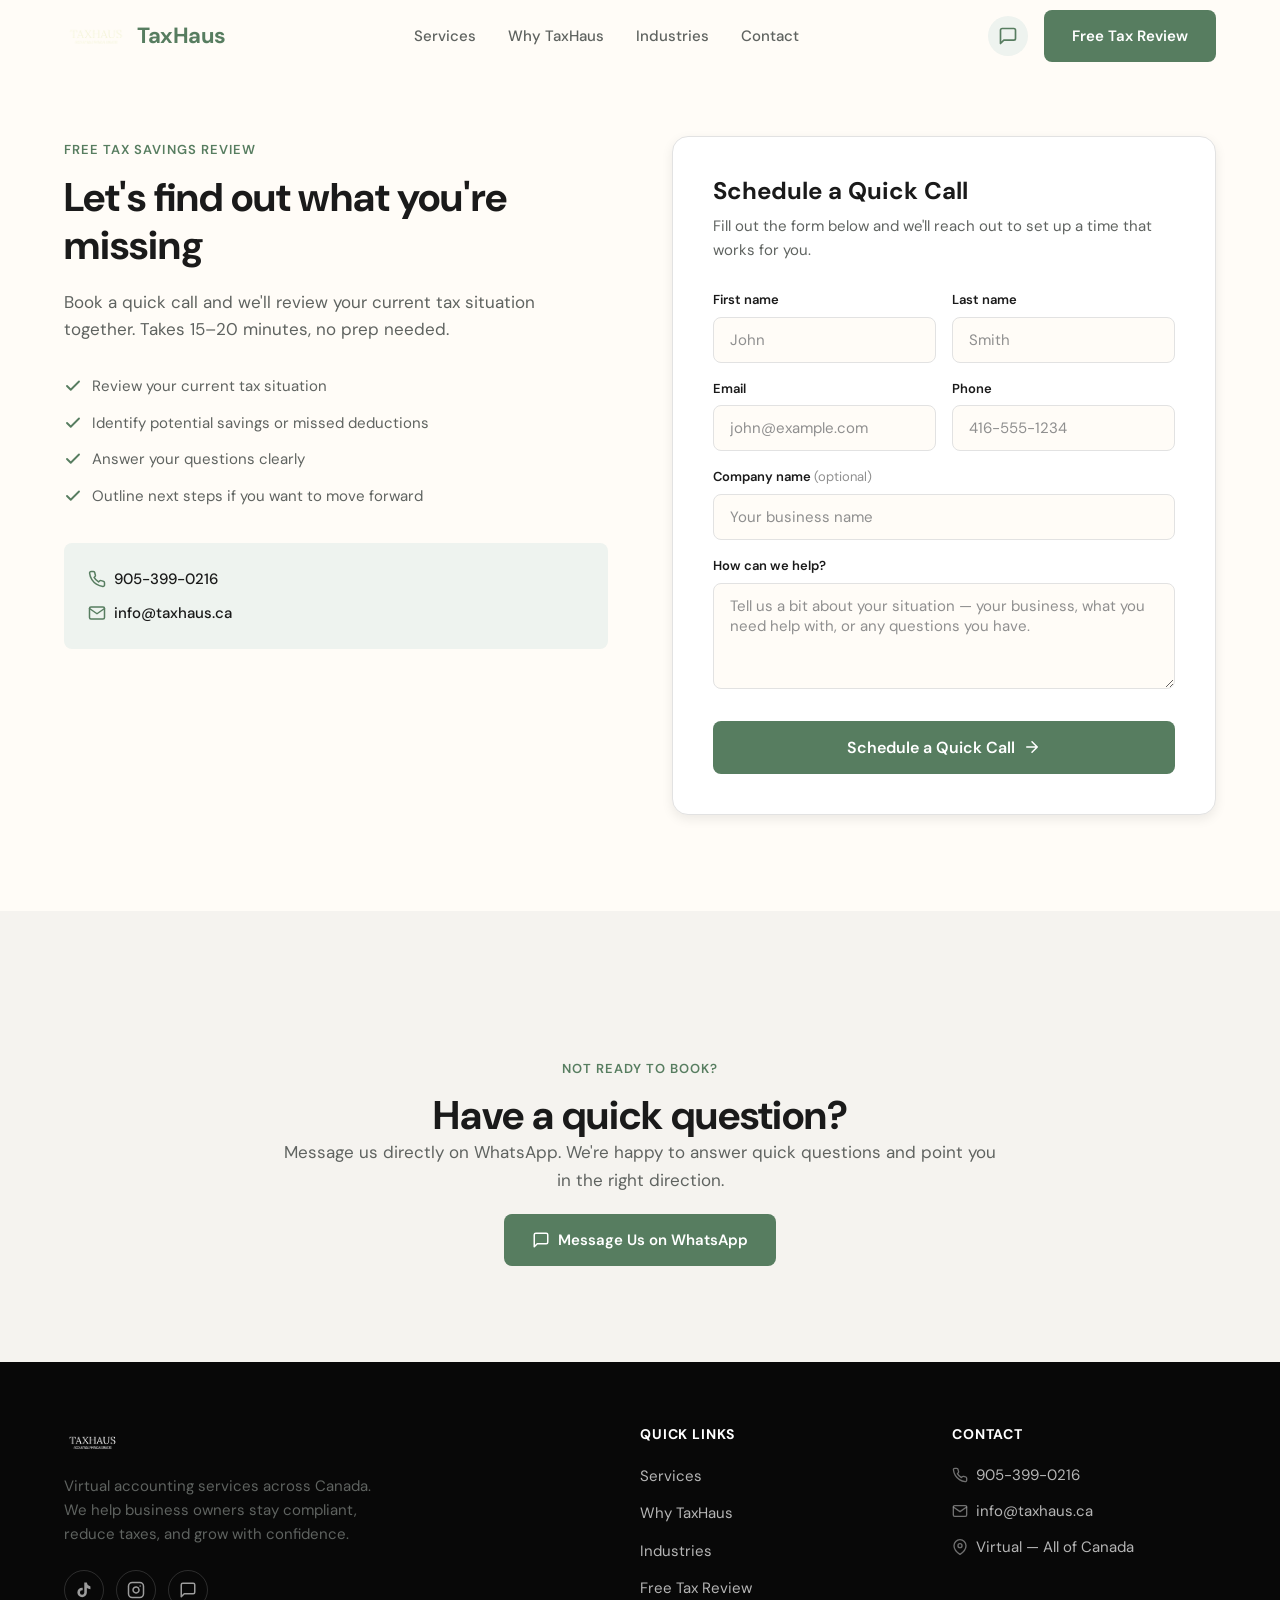
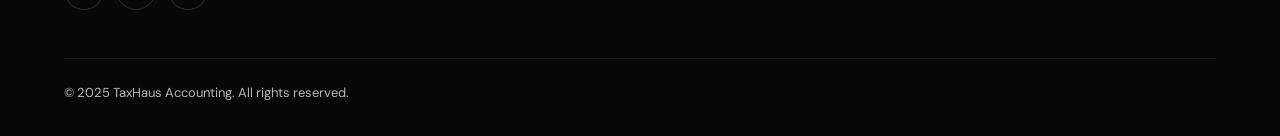
==== contact.html @ 6e2d77a0 "update" ====
<!DOCTYPE html>
<html lang="en">
<head>
  <meta charset="UTF-8">
  <meta name="viewport" content="width=device-width, initial-scale=1.0">
  <title>Get a Free Tax Savings Review | TaxHaus Accounting</title>
  <meta name="description" content="Book a free 15-minute tax savings review with TaxHaus. We'll identify missed deductions, potential savings, and red flags in your current tax situation. No pressure, no obligation.">
  <meta name="keywords" content="free tax review, tax savings, CPA consultation, Canadian accountant, TaxHaus contact">
  <meta name="author" content="TaxHaus Accounting">
  <link rel="canonical" href="https://www.taxhaus.ca/contact">

  <!-- Open Graph -->
  <meta property="og:type" content="website">
  <meta property="og:title" content="Get a Free Tax Savings Review | TaxHaus Accounting">
  <meta property="og:description" content="Book a free 15-minute call. We'll review your tax situation and show you where you can save.">
  <meta property="og:url" content="https://www.taxhaus.ca/contact">
  <meta property="og:site_name" content="TaxHaus Accounting">
  <meta property="og:locale" content="en_CA">

  <!-- Fonts -->
  <link rel="preconnect" href="https://fonts.googleapis.com">
  <link rel="preconnect" href="https://fonts.gstatic.com" crossorigin>
  <link href="https://fonts.googleapis.com/css2?family=DM+Sans:ital,opsz,wght@0,9..40,400;0,9..40,500;0,9..40,600;0,9..40,700;1,9..40,400&display=swap" rel="stylesheet">

  <link rel="stylesheet" href="styles.css">
</head>
<body>

  <!-- ========== Navigation ========== -->
  <nav class="nav" id="nav" role="navigation" aria-label="Main navigation">
    <div class="container nav__inner">
      <a href="/" class="nav__logo" aria-label="TaxHaus home">
        <img src="assets/logo.png" alt="" width="140" height="40" onerror="this.style.display='none'">
        <span class="nav__logo-text">TaxHaus</span>
      </a>

      <ul class="nav__links" role="list">
        <li><a href="index.html#services">Services</a></li>
        <li><a href="index.html#why">Why TaxHaus</a></li>
        <li><a href="index.html#industries">Industries</a></li>
        <li><a href="contact.html">Contact</a></li>
      </ul>

      <div class="nav__actions">
        <a href="https://wa.me/19053990216" class="nav__whatsapp" aria-label="Message us" target="_blank" rel="noopener noreferrer">
          <svg viewBox="0 0 24 24" fill="none" stroke="currentColor" stroke-width="2" stroke-linecap="round" stroke-linejoin="round"><path d="M21 15a2 2 0 01-2 2H7l-4 4V5a2 2 0 012-2h14a2 2 0 012 2z"/></svg>
        </a>
        <a href="contact.html" class="btn btn-primary">Free Tax Review</a>
      </div>

      <button class="nav__toggle" id="navToggle" aria-label="Toggle menu" aria-expanded="false">
        <span></span>
        <span></span>
        <span></span>
      </button>
    </div>

    <!-- Mobile Menu -->
    <div class="nav__menu-mobile" id="mobileMenu" role="menu">
      <a href="index.html#services" role="menuitem">Services</a>
      <a href="index.html#why" role="menuitem">Why TaxHaus</a>
      <a href="index.html#industries" role="menuitem">Industries</a>
      <a href="contact.html" role="menuitem">Contact</a>
      <a href="contact.html" class="btn btn-primary" role="menuitem">Free Tax Review</a>
      <a href="https://wa.me/19053990216" class="btn btn-secondary" target="_blank" rel="noopener noreferrer" role="menuitem">
        <svg viewBox="0 0 24 24" width="16" height="16" fill="none" stroke="currentColor" stroke-width="2" stroke-linecap="round" stroke-linejoin="round"><path d="M21 15a2 2 0 01-2 2H7l-4 4V5a2 2 0 012-2h14a2 2 0 012 2z"/></svg>
        Message Us
      </a>
    </div>
  </nav>

  <!-- ========== Contact Hero ========== -->
  <section class="contact-hero section">
    <div class="container">
      <div class="contact-hero__inner">

        <!-- Left: Pitch -->
        <div class="contact-hero__content reveal">
          <span class="section-label">Free Tax Savings Review</span>
          <h1>Let's find out what you're missing</h1>
          <p>Book a quick call and we'll review your current tax situation together. Takes 15&ndash;20 minutes, no prep needed.</p>

          <ul class="contact__checklist" role="list">
            <li>
              <svg viewBox="0 0 24 24" fill="none" stroke="currentColor" stroke-width="2.5" stroke-linecap="round" stroke-linejoin="round"><polyline points="20 6 9 17 4 12"/></svg>
              Review your current tax situation
            </li>
            <li>
              <svg viewBox="0 0 24 24" fill="none" stroke="currentColor" stroke-width="2.5" stroke-linecap="round" stroke-linejoin="round"><polyline points="20 6 9 17 4 12"/></svg>
              Identify potential savings or missed deductions
            </li>
            <li>
              <svg viewBox="0 0 24 24" fill="none" stroke="currentColor" stroke-width="2.5" stroke-linecap="round" stroke-linejoin="round"><polyline points="20 6 9 17 4 12"/></svg>
              Answer your questions clearly
            </li>
            <li>
              <svg viewBox="0 0 24 24" fill="none" stroke="currentColor" stroke-width="2.5" stroke-linecap="round" stroke-linejoin="round"><polyline points="20 6 9 17 4 12"/></svg>
              Outline next steps if you want to move forward
            </li>
          </ul>

          <div class="contact__details">
            <div class="contact__details-item">
              <svg viewBox="0 0 24 24" fill="none" stroke="currentColor" stroke-width="2" stroke-linecap="round" stroke-linejoin="round"><path d="M22 16.92v3a2 2 0 01-2.18 2 19.79 19.79 0 01-8.63-3.07 19.5 19.5 0 01-6-6 19.79 19.79 0 01-3.07-8.67A2 2 0 014.11 2h3a2 2 0 012 1.72c.127.96.361 1.903.7 2.81a2 2 0 01-.45 2.11L8.09 9.91a16 16 0 006 6l1.27-1.27a2 2 0 012.11-.45c.907.339 1.85.573 2.81.7A2 2 0 0122 16.92z"/></svg>
              <a href="tel:9053990216">905-399-0216</a>
            </div>
            <div class="contact__details-item">
              <svg viewBox="0 0 24 24" fill="none" stroke="currentColor" stroke-width="2" stroke-linecap="round" stroke-linejoin="round"><path d="M4 4h16c1.1 0 2 .9 2 2v12c0 1.1-.9 2-2 2H4c-1.1 0-2-.9-2-2V6c0-1.1.9-2 2-2z"/><polyline points="22,6 12,13 2,6"/></svg>
              <a href="mailto:info@taxhaus.ca">info@taxhaus.ca</a>
            </div>
          </div>
        </div>

        <!-- Right: Form -->
        <div class="reveal reveal-delay-1">
          <form class="contact-form" id="contactForm" action="https://api.web3forms.com/submit" method="POST">
            <input type="hidden" name="access_key" value="YOUR_WEB3FORMS_KEY">
            <input type="hidden" name="subject" content="New TaxHaus inquiry">
            <input type="hidden" name="from_name" value="TaxHaus Website">
            <!-- Honeypot spam prevention -->
            <input type="checkbox" name="botcheck" class="sr-only" tabindex="-1" autocomplete="off">

            <h3>Schedule a Quick Call</h3>
            <p>Fill out the form below and we'll reach out to set up a time that works for you.</p>

            <div class="form__row">
              <div class="form__group">
                <label for="firstName">First name</label>
                <input type="text" id="firstName" name="first_name" placeholder="John" required autocomplete="given-name">
              </div>
              <div class="form__group">
                <label for="lastName">Last name</label>
                <input type="text" id="lastName" name="last_name" placeholder="Smith" required autocomplete="family-name">
              </div>
            </div>

            <div class="form__row">
              <div class="form__group">
                <label for="email">Email</label>
                <input type="email" id="email" name="email" placeholder="john@example.com" required autocomplete="email">
              </div>
              <div class="form__group">
                <label for="phone">Phone</label>
                <input type="tel" id="phone" name="phone" placeholder="416-555-1234" required autocomplete="tel">
              </div>
            </div>

            <div class="form__group">
              <label for="company">Company name <span class="optional">(optional)</span></label>
              <input type="text" id="company" name="company" placeholder="Your business name" autocomplete="organization">
            </div>

            <div class="form__group">
              <label for="message">How can we help?</label>
              <textarea id="message" name="message" rows="4" placeholder="Tell us a bit about your situation — your business, what you need help with, or any questions you have."></textarea>
            </div>

            <button type="submit" class="btn btn-primary form__submit" id="submitBtn">
              Schedule a Quick Call
              <svg viewBox="0 0 24 24" fill="none" stroke="currentColor" stroke-width="2" stroke-linecap="round" stroke-linejoin="round"><path d="M5 12h14M12 5l7 7-7 7"/></svg>
            </button>
          </form>

          <!-- Success State -->
          <div class="form__success" id="formSuccess">
            <svg viewBox="0 0 24 24" fill="none" stroke="currentColor" stroke-width="2" stroke-linecap="round" stroke-linejoin="round"><path d="M22 11.08V12a10 10 0 11-5.93-9.14"/><polyline points="22 4 12 14.01 9 11.01"/></svg>
            <h3>We received your request</h3>
            <p>We'll be in touch within one business day to schedule your free tax savings review. Keep an eye on your inbox.</p>
          </div>
        </div>

      </div>
    </div>
  </section>

  <!-- ========== WhatsApp Alternative ========== -->
  <section class="section section--gray">
    <div class="container">
      <div class="contact-whatsapp reveal">
        <span class="section-label">Not Ready to Book?</span>
        <h2>Have a quick question?</h2>
        <p>Message us directly on WhatsApp. We're happy to answer quick questions and point you in the right direction.</p>
        <a href="https://wa.me/19053990216" class="btn btn-primary" target="_blank" rel="noopener noreferrer">
          <svg viewBox="0 0 24 24" width="18" height="18" fill="none" stroke="currentColor" stroke-width="2" stroke-linecap="round" stroke-linejoin="round"><path d="M21 15a2 2 0 01-2 2H7l-4 4V5a2 2 0 012-2h14a2 2 0 012 2z"/></svg>
          Message Us on WhatsApp
        </a>
      </div>
    </div>
  </section>

  <!-- ========== Footer ========== -->
  <footer class="footer" role="contentinfo">
    <div class="container">
      <div class="footer__inner">
        <div class="footer__brand">
          <div class="footer__logo">
            <img src="assets/logo.png" alt="TaxHaus" width="120" height="34">
          </div>
          <p class="footer__tagline">Virtual accounting services across Canada. We help business owners stay compliant, reduce taxes, and grow with confidence.</p>
          <div class="footer__socials">
            <a href="https://www.tiktok.com/@taxhausaccounting" target="_blank" rel="noopener noreferrer" aria-label="TikTok">
              <svg viewBox="0 0 24 24" fill="currentColor"><path d="M19.59 6.69a4.83 4.83 0 01-3.77-4.25V2h-3.45v13.67a2.89 2.89 0 01-2.88 2.5 2.89 2.89 0 01-2.89-2.89 2.89 2.89 0 012.89-2.89c.28 0 .54.04.79.1v-3.5a6.37 6.37 0 00-.79-.05A6.34 6.34 0 003.15 15.2a6.34 6.34 0 006.34 6.34 6.34 6.34 0 006.34-6.34V9.37a8.16 8.16 0 004.76 1.52V7.43a4.85 4.85 0 01-1-.74z"/></svg>
            </a>
            <a href="https://www.instagram.com/taxhaus_accounting/" target="_blank" rel="noopener noreferrer" aria-label="Instagram">
              <svg viewBox="0 0 24 24" fill="none" stroke="currentColor" stroke-width="2" stroke-linecap="round" stroke-linejoin="round"><rect x="2" y="2" width="20" height="20" rx="5"/><path d="M16 11.37A4 4 0 1112.63 8 4 4 0 0116 11.37z"/><line x1="17.5" y1="6.5" x2="17.51" y2="6.5"/></svg>
            </a>
            <a href="https://wa.me/19053990216" target="_blank" rel="noopener noreferrer" aria-label="Message us">
              <svg viewBox="0 0 24 24" fill="none" stroke="currentColor" stroke-width="2" stroke-linecap="round" stroke-linejoin="round"><path d="M21 15a2 2 0 01-2 2H7l-4 4V5a2 2 0 012-2h14a2 2 0 012 2z"/></svg>
            </a>
          </div>
        </div>

        <div>
          <h4>Quick Links</h4>
          <ul class="footer__links" role="list">
            <li><a href="index.html#services">Services</a></li>
            <li><a href="index.html#why">Why TaxHaus</a></li>
            <li><a href="index.html#industries">Industries</a></li>
            <li><a href="contact.html">Free Tax Review</a></li>
          </ul>
        </div>

        <div>
          <h4>Contact</h4>
          <ul class="footer__links" role="list">
            <li>
              <span class="footer__contact-item">
                <svg viewBox="0 0 24 24" fill="none" stroke="currentColor" stroke-width="2" stroke-linecap="round" stroke-linejoin="round"><path d="M22 16.92v3a2 2 0 01-2.18 2 19.79 19.79 0 01-8.63-3.07 19.5 19.5 0 01-6-6 19.79 19.79 0 01-3.07-8.67A2 2 0 014.11 2h3a2 2 0 012 1.72c.127.96.361 1.903.7 2.81a2 2 0 01-.45 2.11L8.09 9.91a16 16 0 006 6l1.27-1.27a2 2 0 012.11-.45c.907.339 1.85.573 2.81.7A2 2 0 0122 16.92z"/></svg>
                <a href="tel:9053990216">905-399-0216</a>
              </span>
            </li>
            <li>
              <span class="footer__contact-item">
                <svg viewBox="0 0 24 24" fill="none" stroke="currentColor" stroke-width="2" stroke-linecap="round" stroke-linejoin="round"><path d="M4 4h16c1.1 0 2 .9 2 2v12c0 1.1-.9 2-2 2H4c-1.1 0-2-.9-2-2V6c0-1.1.9-2 2-2z"/><polyline points="22,6 12,13 2,6"/></svg>
                <a href="mailto:info@taxhaus.ca">info@taxhaus.ca</a>
              </span>
            </li>
            <li>
              <span class="footer__contact-item">
                <svg viewBox="0 0 24 24" fill="none" stroke="currentColor" stroke-width="2" stroke-linecap="round" stroke-linejoin="round"><path d="M21 10c0 7-9 13-9 13s-9-6-9-13a9 9 0 0118 0z"/><circle cx="12" cy="10" r="3"/></svg>
                Virtual &mdash; All of Canada
              </span>
            </li>
          </ul>
        </div>
      </div>

      <div class="footer__bottom">
        <span>&copy; 2025 TaxHaus Accounting. All rights reserved.</span>
      </div>
    </div>
  </footer>

  <script src="main.js"></script>
</body>
</html>
---- styles.css ----
/* ============================================
   TaxHaus — Styles
   ============================================ */

/* --- Reset & Base --- */
*, *::before, *::after {
  margin: 0;
  padding: 0;
  box-sizing: border-box;
}

:root {
  --green: #577D60;
  --green-dark: #3E5C45;
  --green-light: #8FA895;
  --green-subtle: #EEF3EF;
  --black: #080808;
  --text: #1A1A1A;
  --text-secondary: #5f6360;
  --white: #FFFCF7;
  --white-pure: #ffffff;
  --gray-light: #F5F3EF;
  --gray: #E2E2E2;
  --gray-dark: #8F8F8F;
  --gold: #C4A35A;

  --font: 'DM Sans', -apple-system, BlinkMacSystemFont, 'Segoe UI', sans-serif;
  --max-width: 1200px;
  --nav-height: 72px;
  --radius: 8px;
  --radius-lg: 16px;
  --shadow: 0 1px 3px rgba(0,0,0,0.06), 0 1px 2px rgba(0,0,0,0.04);
  --shadow-md: 0 4px 12px rgba(0,0,0,0.08);
  --shadow-lg: 0 12px 40px rgba(0,0,0,0.1);
  --transition: 0.25s ease;
}

html {
  scroll-behavior: smooth;
  scroll-padding-top: var(--nav-height);
}

body {
  font-family: var(--font);
  font-size: 16px;
  line-height: 1.6;
  color: var(--text);
  background: var(--white);
  -webkit-font-smoothing: antialiased;
  -moz-osx-font-smoothing: grayscale;
}

img {
  max-width: 100%;
  height: auto;
  display: block;
}

a {
  color: inherit;
  text-decoration: none;
}

ul {
  list-style: none;
}

h1, h2, h3, h4, h5, h6 {
  line-height: 1.2;
  font-weight: 700;
  color: var(--text);
}

h1 { font-size: clamp(2.25rem, 5vw, 3.5rem); }
h2 { font-size: clamp(1.75rem, 3.5vw, 2.5rem); }
h3 { font-size: clamp(1.25rem, 2.5vw, 1.5rem); }
h4 { font-size: 1.125rem; }

p {
  color: var(--text-secondary);
  max-width: 60ch;
}

/* --- Utility --- */
.container {
  width: 100%;
  max-width: var(--max-width);
  margin: 0 auto;
  padding: 0 24px;
}

.sr-only {
  position: absolute;
  width: 1px;
  height: 1px;
  overflow: hidden;
  clip: rect(0,0,0,0);
  white-space: nowrap;
  border: 0;
}

/* --- Buttons --- */
.btn {
  display: inline-flex;
  align-items: center;
  gap: 8px;
  padding: 14px 28px;
  border-radius: var(--radius);
  font-family: var(--font);
  font-size: 0.9375rem;
  font-weight: 600;
  cursor: pointer;
  border: none;
  transition: all var(--transition);
  white-space: nowrap;
}

.btn-primary {
  background: var(--green);
  color: var(--white-pure);
}

.btn-primary:hover {
  background: var(--green-dark);
  transform: translateY(-1px);
  box-shadow: var(--shadow-md);
}

.btn-secondary {
  background: transparent;
  color: var(--green);
  border: 1.5px solid var(--green);
}

.btn-secondary:hover {
  background: var(--green-subtle);
  transform: translateY(-1px);
}

.btn-white {
  background: var(--white-pure);
  color: var(--green);
}

.btn-white:hover {
  background: var(--gray-light);
  transform: translateY(-1px);
  box-shadow: var(--shadow-md);
}

.btn svg,
.btn i {
  width: 18px;
  height: 18px;
  flex-shrink: 0;
}

/* --- Section Spacing --- */
.section {
  padding: 96px 0;
}

.section--gray {
  background: var(--gray-light);
}

.section--green {
  background: var(--green);
  color: var(--white-pure);
}

.section--green h2,
.section--green h3,
.section--green p {
  color: var(--white-pure);
}

.section--green p {
  opacity: 0.9;
}

.section-label {
  display: inline-block;
  font-size: 0.8125rem;
  font-weight: 600;
  letter-spacing: 0.08em;
  text-transform: uppercase;
  color: var(--green);
  margin-bottom: 12px;
}

.section--green .section-label {
  color: var(--green-light);
}

.section-header {
  max-width: 640px;
  margin-bottom: 56px;
}

.section-header p {
  margin-top: 16px;
  font-size: 1.0625rem;
}

.section-header--center {
  text-align: center;
  margin-left: auto;
  margin-right: auto;
}

/* ============================================
   Navigation
   ============================================ */
.nav {
  position: fixed;
  top: 0;
  left: 0;
  right: 0;
  height: var(--nav-height);
  background: rgba(255, 252, 247, 0.95);
  backdrop-filter: blur(12px);
  -webkit-backdrop-filter: blur(12px);
  border-bottom: 1px solid transparent;
  z-index: 1000;
  transition: border-color var(--transition), box-shadow var(--transition);
}

.nav.scrolled {
  border-bottom-color: var(--gray);
  box-shadow: var(--shadow);
}

.nav__inner {
  display: flex;
  align-items: center;
  justify-content: space-between;
  height: 100%;
}

.nav__logo {
  display: flex;
  align-items: center;
  gap: 10px;
  font-size: 1.375rem;
  font-weight: 700;
  color: var(--green);
  text-decoration: none;
}

.nav__logo img {
  height: 36px;
  width: auto;
}

.nav__logo-text {
  font-size: 1.375rem;
  font-weight: 700;
  color: var(--green);
  letter-spacing: -0.02em;
}

.nav__links {
  display: flex;
  align-items: center;
  gap: 32px;
}

.nav__links a {
  font-size: 0.9375rem;
  font-weight: 500;
  color: var(--text-secondary);
  transition: color var(--transition);
}

.nav__links a:hover {
  color: var(--green);
}

.nav__actions {
  display: flex;
  align-items: center;
  gap: 16px;
}

.nav__whatsapp {
  display: flex;
  align-items: center;
  justify-content: center;
  width: 40px;
  height: 40px;
  border-radius: 50%;
  background: var(--green-subtle);
  color: var(--green);
  transition: transform var(--transition), box-shadow var(--transition), background var(--transition);
}

.nav__whatsapp:hover {
  transform: scale(1.08);
  background: var(--green);
  color: var(--white-pure);
  box-shadow: var(--shadow-md);
}

.nav__whatsapp svg {
  width: 20px;
  height: 20px;
}

/* Mobile Nav */
.nav__toggle {
  display: none;
  flex-direction: column;
  gap: 5px;
  background: none;
  border: none;
  cursor: pointer;
  padding: 4px;
}

.nav__menu-mobile {
  display: none;
}

.nav__toggle span {
  display: block;
  width: 24px;
  height: 2px;
  background: var(--text);
  border-radius: 2px;
  transition: all var(--transition);
}

.nav__toggle.active span:nth-child(1) {
  transform: rotate(45deg) translate(5px, 5px);
}

.nav__toggle.active span:nth-child(2) {
  opacity: 0;
}

.nav__toggle.active span:nth-child(3) {
  transform: rotate(-45deg) translate(5px, -5px);
}

/* ============================================
   Hero
   ============================================ */
.hero {
  padding-top: calc(var(--nav-height) + 80px);
  padding-bottom: 80px;
  min-height: 85vh;
  display: flex;
  align-items: center;
}

.hero__inner {
  display: grid;
  grid-template-columns: 1fr 1fr;
  gap: 64px;
  align-items: center;
}

.hero__content {
  max-width: 560px;
}

.hero h1 {
  margin-bottom: 20px;
  letter-spacing: -0.02em;
}

.hero h1 span {
  color: var(--green);
}

.hero__subtitle {
  font-size: 1.125rem;
  line-height: 1.7;
  margin-bottom: 36px;
  max-width: 48ch;
}

.hero__buttons {
  display: flex;
  gap: 16px;
  flex-wrap: wrap;
}

.hero__visual {
  position: relative;
  display: flex;
  align-items: center;
  justify-content: center;
}

/* Tax Report mockup */
.hero__report {
  background: var(--white-pure);
  border: 1px solid var(--gray);
  border-radius: var(--radius-lg);
  box-shadow: 0 20px 60px rgba(0,0,0,0.08), 0 4px 16px rgba(0,0,0,0.04);
  overflow: hidden;
  max-width: 380px;
  width: 100%;
  transform: rotate(2deg);
  transition: transform 0.4s ease;
}

.hero__report:hover {
  transform: rotate(0deg);
}

.hero__report-header {
  display: flex;
  align-items: center;
  gap: 6px;
  padding: 14px 24px;
  background: var(--green);
  color: var(--white-pure);
}

.hero__report-dot {
  width: 8px;
  height: 8px;
  border-radius: 50%;
  background: rgba(255,255,255,0.35);
}

.hero__report-title {
  margin-left: 8px;
  font-size: 0.8125rem;
  font-weight: 600;
  letter-spacing: 0.02em;
}

.hero__report-body {
  padding: 24px;
}

.hero__report-row {
  display: flex;
  justify-content: space-between;
  align-items: center;
  padding: 12px 0;
  border-bottom: 1px solid var(--gray);
  font-size: 0.875rem;
}

.hero__report-row span {
  color: var(--text-secondary);
}

.hero__report-row strong {
  font-weight: 600;
  color: var(--text);
}

.hero__report-highlight {
  color: var(--green) !important;
}

.hero__report-divider {
  height: 1px;
  background: var(--gray);
  margin: 8px 0;
}

.hero__report-check {
  display: flex;
  align-items: center;
  gap: 10px;
  font-size: 0.8125rem;
  font-weight: 500;
  color: var(--green);
  padding: 6px 0;
}

.hero__report-check svg {
  width: 16px;
  height: 16px;
  flex-shrink: 0;
}

.hero__report-row--animate {
  opacity: 0;
  animation: reportFadeIn 0.5s ease forwards;
}

@keyframes reportFadeIn {
  from { opacity: 0; transform: translateY(8px); }
  to { opacity: 1; transform: translateY(0); }
}

.hero__card strong {
  font-size: 0.875rem;
  font-weight: 600;
}

/* ============================================
   Problem / Solution
   ============================================ */
.problem {
  text-align: center;
}

.problem__grid {
  display: grid;
  grid-template-columns: 1fr auto 1fr;
  gap: 48px;
  align-items: center;
  margin-top: 56px;
}

.problem__card {
  padding: 40px 32px;
  border-radius: var(--radius-lg);
  text-align: left;
}

.problem__card h3 {
  margin-bottom: 16px;
}

.problem__card p {
  font-size: 1rem;
  line-height: 1.7;
}

.problem__card--issue {
  background: #FDF6F0;
  border: 1px solid #EDDED2;
}

.problem__card--issue h3 {
  color: #8B6914;
}

.problem__card--solution {
  background: var(--green-subtle);
  border: 1px solid #C6DCC9;
}

.problem__card--solution h3 {
  color: var(--green);
}

.problem__arrow {
  color: var(--gray-dark);
}

.problem__arrow svg {
  width: 32px;
  height: 32px;
}

/* ============================================
   Services / Industries
   ============================================ */
.industries__grid {
  display: grid;
  grid-template-columns: repeat(2, 1fr);
  gap: 20px;
}

.industry-card {
  background: var(--white-pure);
  border: 1px solid var(--gray);
  border-radius: var(--radius-lg);
  padding: 32px;
  cursor: pointer;
  transition: all var(--transition);
  position: relative;
  overflow: hidden;
}

.industry-card:hover {
  border-color: var(--green-light);
  box-shadow: var(--shadow-md);
}

.industry-card.active {
  border-color: var(--green);
  box-shadow: var(--shadow-md);
}

.industry-card__header {
  display: flex;
  align-items: flex-start;
  justify-content: space-between;
  gap: 16px;
}

.industry-card__icon {
  width: 48px;
  height: 48px;
  border-radius: var(--radius);
  background: var(--green-subtle);
  color: var(--green);
  display: flex;
  align-items: center;
  justify-content: center;
  flex-shrink: 0;
}

.industry-card__icon svg {
  width: 24px;
  height: 24px;
}

.industry-card__toggle {
  width: 28px;
  height: 28px;
  border-radius: 50%;
  background: var(--gray-light);
  display: flex;
  align-items: center;
  justify-content: center;
  transition: all var(--transition);
  flex-shrink: 0;
  margin-top: 4px;
}

.industry-card.active .industry-card__toggle {
  background: var(--green);
  color: var(--white-pure);
  transform: rotate(45deg);
}

.industry-card__toggle svg {
  width: 14px;
  height: 14px;
}

.industry-card__title {
  margin-top: 16px;
  font-size: 1.125rem;
  font-weight: 600;
}

.industry-card__subtitle {
  margin-top: 6px;
  font-size: 0.875rem;
  color: var(--text-secondary);
}

.industry-card__body {
  max-height: 0;
  overflow: hidden;
  transition: max-height 0.4s ease, margin-top 0.3s ease;
}

.industry-card.active .industry-card__body {
  max-height: 600px;
  margin-top: 20px;
}

.industry-card__description {
  font-size: 0.9375rem;
  line-height: 1.7;
  color: var(--text-secondary);
  margin-bottom: 16px;
  padding-top: 20px;
  border-top: 1px solid var(--gray);
}

.industry-card__services {
  display: grid;
  grid-template-columns: 1fr;
  gap: 8px;
}

.industry-card__services li {
  display: flex;
  align-items: flex-start;
  gap: 8px;
  font-size: 0.875rem;
  color: var(--text-secondary);
  line-height: 1.5;
}

.industry-card__services li svg {
  width: 16px;
  height: 16px;
  color: var(--green);
  flex-shrink: 0;
  margin-top: 3px;
}

/* ============================================
   Why TaxHaus
   ============================================ */
.why__grid {
  display: grid;
  grid-template-columns: repeat(2, 1fr);
  gap: 24px;
}

.why-card {
  padding: 36px 32px;
  border-radius: var(--radius-lg);
  background: var(--white-pure);
  border: 1px solid var(--gray);
  transition: all var(--transition);
}

.why-card:hover {
  border-color: var(--green-light);
  box-shadow: var(--shadow-md);
  transform: translateY(-2px);
}

.why-card__icon {
  width: 44px;
  height: 44px;
  border-radius: var(--radius);
  background: var(--green-subtle);
  color: var(--green);
  display: flex;
  align-items: center;
  justify-content: center;
  margin-bottom: 20px;
}

.why-card__icon svg {
  width: 22px;
  height: 22px;
}

.why-card h3 {
  margin-bottom: 10px;
  font-size: 1.0625rem;
}

.why-card p {
  font-size: 0.9375rem;
  line-height: 1.7;
}

/* ============================================
   Testimonials
   ============================================ */
.testimonial-card {
  max-width: 680px;
  margin: 0 auto;
  background: var(--white-pure);
  border-radius: var(--radius-lg);
  padding: 48px 40px;
  box-shadow: var(--shadow-md);
  position: relative;
  text-align: center;
}

.testimonial-card__quote-mark {
  width: 48px;
  height: 48px;
  margin: 0 auto 24px;
  color: var(--green-light);
}

.testimonial-card blockquote {
  font-size: 1.0625rem;
  line-height: 1.8;
  color: var(--text);
  font-style: italic;
  margin-bottom: 24px;
}

.testimonial-card__author {
  font-weight: 600;
  color: var(--text);
  font-size: 0.9375rem;
}

.testimonial-card__location {
  color: var(--text-secondary);
  font-size: 0.875rem;
  margin-top: 2px;
}

/* ============================================
   CTA Section
   ============================================ */
.cta__inner {
  display: grid;
  grid-template-columns: 1fr 1fr;
  gap: 64px;
  align-items: center;
}

.cta__content h2 {
  color: var(--white-pure);
  margin-bottom: 20px;
}

.cta__list {
  margin-top: 24px;
  margin-bottom: 36px;
  display: flex;
  flex-direction: column;
  gap: 14px;
}

.cta__list li {
  display: flex;
  align-items: center;
  gap: 12px;
  font-size: 1rem;
  color: rgba(255, 255, 255, 0.9);
}

.cta__list li svg {
  width: 20px;
  height: 20px;
  color: var(--green-light);
  flex-shrink: 0;
}

.cta__assurance {
  margin-top: 16px;
  font-size: 0.875rem;
  opacity: 0.7;
  font-style: italic;
}

.cta__visual {
  display: flex;
  flex-direction: column;
  gap: 16px;
}

.cta__stat {
  background: rgba(255,255,255,0.1);
  border: 1px solid rgba(255,255,255,0.15);
  border-radius: var(--radius);
  padding: 24px;
  backdrop-filter: blur(8px);
}

.cta__stat strong {
  display: block;
  font-size: 1.75rem;
  color: var(--white-pure);
  margin-bottom: 4px;
}

.cta__stat span {
  font-size: 0.9375rem;
  color: rgba(255,255,255,0.75);
}

/* ============================================
   Urgency
   ============================================ */
.urgency {
  text-align: center;
}

.urgency h2 {
  margin-bottom: 16px;
}

.urgency p {
  margin: 0 auto 32px;
  font-size: 1.0625rem;
}

/* ============================================
   Footer
   ============================================ */
.footer {
  background: var(--black);
  color: rgba(255,255,255,0.7);
  padding: 64px 0 32px;
}

.footer__inner {
  display: grid;
  grid-template-columns: 2fr 1fr 1fr;
  gap: 48px;
}

.footer__brand {
  max-width: 320px;
}

.footer__logo {
  font-size: 1.375rem;
  font-weight: 700;
  color: var(--white-pure);
  margin-bottom: 16px;
  display: flex;
  align-items: center;
  gap: 10px;
}

.footer__logo img {
  height: 32px;
  width: auto;
  filter: brightness(0) invert(1);
}

.footer__tagline {
  font-size: 0.9375rem;
  line-height: 1.6;
  margin-bottom: 24px;
}

.footer__socials {
  display: flex;
  gap: 12px;
}

.footer__socials a {
  width: 40px;
  height: 40px;
  border-radius: 50%;
  border: 1px solid rgba(255,255,255,0.15);
  display: flex;
  align-items: center;
  justify-content: center;
  color: rgba(255,255,255,0.6);
  transition: all var(--transition);
}

.footer__socials a:hover {
  border-color: var(--green);
  color: var(--green);
  background: rgba(87,125,96,0.1);
}

.footer__socials a svg {
  width: 18px;
  height: 18px;
}

.footer h4 {
  color: var(--white-pure);
  font-size: 0.875rem;
  text-transform: uppercase;
  letter-spacing: 0.06em;
  margin-bottom: 20px;
}

.footer__links {
  display: flex;
  flex-direction: column;
  gap: 12px;
}

.footer__links a,
.footer__links span {
  font-size: 0.9375rem;
  transition: color var(--transition);
}

.footer__links a:hover {
  color: var(--green-light);
}

.footer__contact-item {
  display: flex;
  align-items: center;
  gap: 8px;
}

.footer__contact-item svg {
  width: 16px;
  height: 16px;
  flex-shrink: 0;
  opacity: 0.6;
}

.footer__bottom {
  margin-top: 48px;
  padding-top: 24px;
  border-top: 1px solid rgba(255,255,255,0.08);
  display: flex;
  justify-content: space-between;
  align-items: center;
  font-size: 0.8125rem;
}

/* ============================================
   Contact Page
   ============================================ */
.contact-hero {
  padding-top: calc(var(--nav-height) + 64px);
  padding-bottom: 96px;
}

.contact-hero__inner {
  display: grid;
  grid-template-columns: 1fr 1fr;
  gap: 64px;
  align-items: start;
}

.contact-hero__content h1 {
  font-size: clamp(1.75rem, 3.5vw, 2.5rem);
  margin-bottom: 20px;
}

.contact-hero__content > p {
  font-size: 1.0625rem;
  margin-bottom: 32px;
}

.contact__checklist {
  display: flex;
  flex-direction: column;
  gap: 14px;
  margin-bottom: 36px;
}

.contact__checklist li {
  display: flex;
  align-items: flex-start;
  gap: 10px;
  font-size: 0.9375rem;
  color: var(--text-secondary);
  line-height: 1.5;
}

.contact__checklist li svg {
  width: 18px;
  height: 18px;
  color: var(--green);
  flex-shrink: 0;
  margin-top: 2px;
}

.contact__details {
  display: flex;
  flex-direction: column;
  gap: 10px;
  padding: 24px;
  background: var(--green-subtle);
  border-radius: var(--radius);
}

.contact__details-item {
  display: flex;
  align-items: center;
  gap: 8px;
  font-size: 0.9375rem;
  font-weight: 500;
  color: var(--text);
}

.contact__details-item svg {
  width: 18px;
  height: 18px;
  color: var(--green);
}

/* --- Form --- */
.contact-form {
  background: var(--white-pure);
  border: 1px solid var(--gray);
  border-radius: var(--radius-lg);
  padding: 40px;
  box-shadow: var(--shadow-md);
}

.contact-form h3 {
  margin-bottom: 8px;
}

.contact-form > p {
  font-size: 0.9375rem;
  margin-bottom: 28px;
}

.form__row {
  display: grid;
  grid-template-columns: 1fr 1fr;
  gap: 16px;
}

.form__group {
  margin-bottom: 16px;
}

.form__group label {
  display: block;
  font-size: 0.8125rem;
  font-weight: 600;
  color: var(--text);
  margin-bottom: 6px;
}

.form__group label .optional {
  font-weight: 400;
  color: var(--gray-dark);
}

.form__group input,
.form__group textarea {
  width: 100%;
  padding: 12px 16px;
  border: 1px solid var(--gray);
  border-radius: var(--radius);
  font-family: var(--font);
  font-size: 0.9375rem;
  color: var(--text);
  background: var(--white);
  transition: border-color var(--transition), box-shadow var(--transition);
}

.form__group input:focus,
.form__group textarea:focus {
  outline: none;
  border-color: var(--green);
  box-shadow: 0 0 0 3px rgba(87,125,96,0.1);
}

.form__group input::placeholder,
.form__group textarea::placeholder {
  color: var(--gray-dark);
}

.form__group textarea {
  resize: vertical;
  min-height: 100px;
}

.form__submit {
  width: 100%;
  margin-top: 8px;
  justify-content: center;
  padding: 16px 28px;
  font-size: 1rem;
}

.form__success {
  display: none;
  text-align: center;
  padding: 40px 20px;
}

.form__success.show {
  display: block;
}

.form__success svg {
  width: 56px;
  height: 56px;
  color: var(--green);
  margin: 0 auto 16px;
}

.form__success h3 {
  margin-bottom: 8px;
}

.form__success p {
  margin: 0 auto;
}

/* WhatsApp alternate CTA */
.contact-whatsapp {
  text-align: center;
  padding: 48px 0 0;
}

.contact-whatsapp p {
  margin: 0 auto 20px;
  font-size: 1.0625rem;
}

/* ============================================
   Animations (Scroll Reveal)
   ============================================ */
.reveal {
  opacity: 0;
  transform: translateY(24px);
  transition: opacity 0.6s ease, transform 0.6s ease;
}

.reveal.visible {
  opacity: 1;
  transform: translateY(0);
}

.reveal-delay-1 { transition-delay: 0.1s; }
.reveal-delay-2 { transition-delay: 0.2s; }
.reveal-delay-3 { transition-delay: 0.3s; }
.reveal-delay-4 { transition-delay: 0.4s; }

/* ============================================
   Responsive
   ============================================ */
@media (max-width: 1024px) {
  .hero__inner {
    grid-template-columns: 1fr;
    gap: 48px;
  }

  .hero__visual {
    order: -1;
    max-width: 380px;
    margin: 0 auto;
  }

  .cta__inner {
    grid-template-columns: 1fr;
    gap: 40px;
  }

  .footer__inner {
    grid-template-columns: 1fr 1fr;
    gap: 32px;
  }

  .footer__brand {
    grid-column: 1 / -1;
  }
}

@media (max-width: 768px) {
  .section { padding: 64px 0; }

  .nav__links,
  .nav__actions .btn {
    display: none;
  }

  .nav__toggle {
    display: flex;
  }

  /* Mobile menu */
  .nav__menu-mobile {
    display: flex;
    position: fixed;
    top: var(--nav-height);
    left: 0;
    right: 0;
    bottom: 0;
    background: var(--white);
    padding: 32px 24px;
    display: flex;
    flex-direction: column;
    gap: 8px;
    transform: translateX(100%);
    transition: transform 0.35s ease;
    z-index: 999;
  }

  .nav__menu-mobile.open {
    transform: translateX(0);
  }

  .nav__menu-mobile a {
    font-size: 1.125rem;
    font-weight: 500;
    padding: 14px 0;
    border-bottom: 1px solid var(--gray);
    color: var(--text);
  }

  .nav__menu-mobile .btn {
    margin-top: 16px;
    justify-content: center;
  }

  .hero {
    min-height: auto;
    padding-top: calc(var(--nav-height) + 48px);
    padding-bottom: 48px;
  }

  .hero__visual {
    max-width: 340px;
  }

  .hero__report {
    transform: rotate(0deg);
  }

  .hero__report-body {
    padding: 20px;
  }

  .hero__buttons {
    flex-direction: column;
    align-items: stretch;
  }

  .hero__buttons .btn {
    justify-content: center;
  }

  .problem__grid {
    grid-template-columns: 1fr;
    gap: 24px;
  }

  .problem__arrow {
    transform: rotate(90deg);
    margin: 0 auto;
  }

  .industries__grid {
    grid-template-columns: 1fr;
  }

  .why__grid {
    grid-template-columns: 1fr;
  }

  .contact-hero__inner {
    grid-template-columns: 1fr;
    gap: 40px;
  }

  .contact-form {
    padding: 28px 24px;
  }

  .form__row {
    grid-template-columns: 1fr;
  }

  .footer__inner {
    grid-template-columns: 1fr;
    gap: 32px;
  }

  .footer__bottom {
    flex-direction: column;
    gap: 8px;
    text-align: center;
  }
}

@media (max-width: 480px) {
  .container {
    padding: 0 16px;
  }

  .hero__report-body {
    padding: 16px;
  }

  .hero__report-row {
    font-size: 0.8125rem;
  }

  .testimonial-card {
    padding: 32px 24px;
  }
}
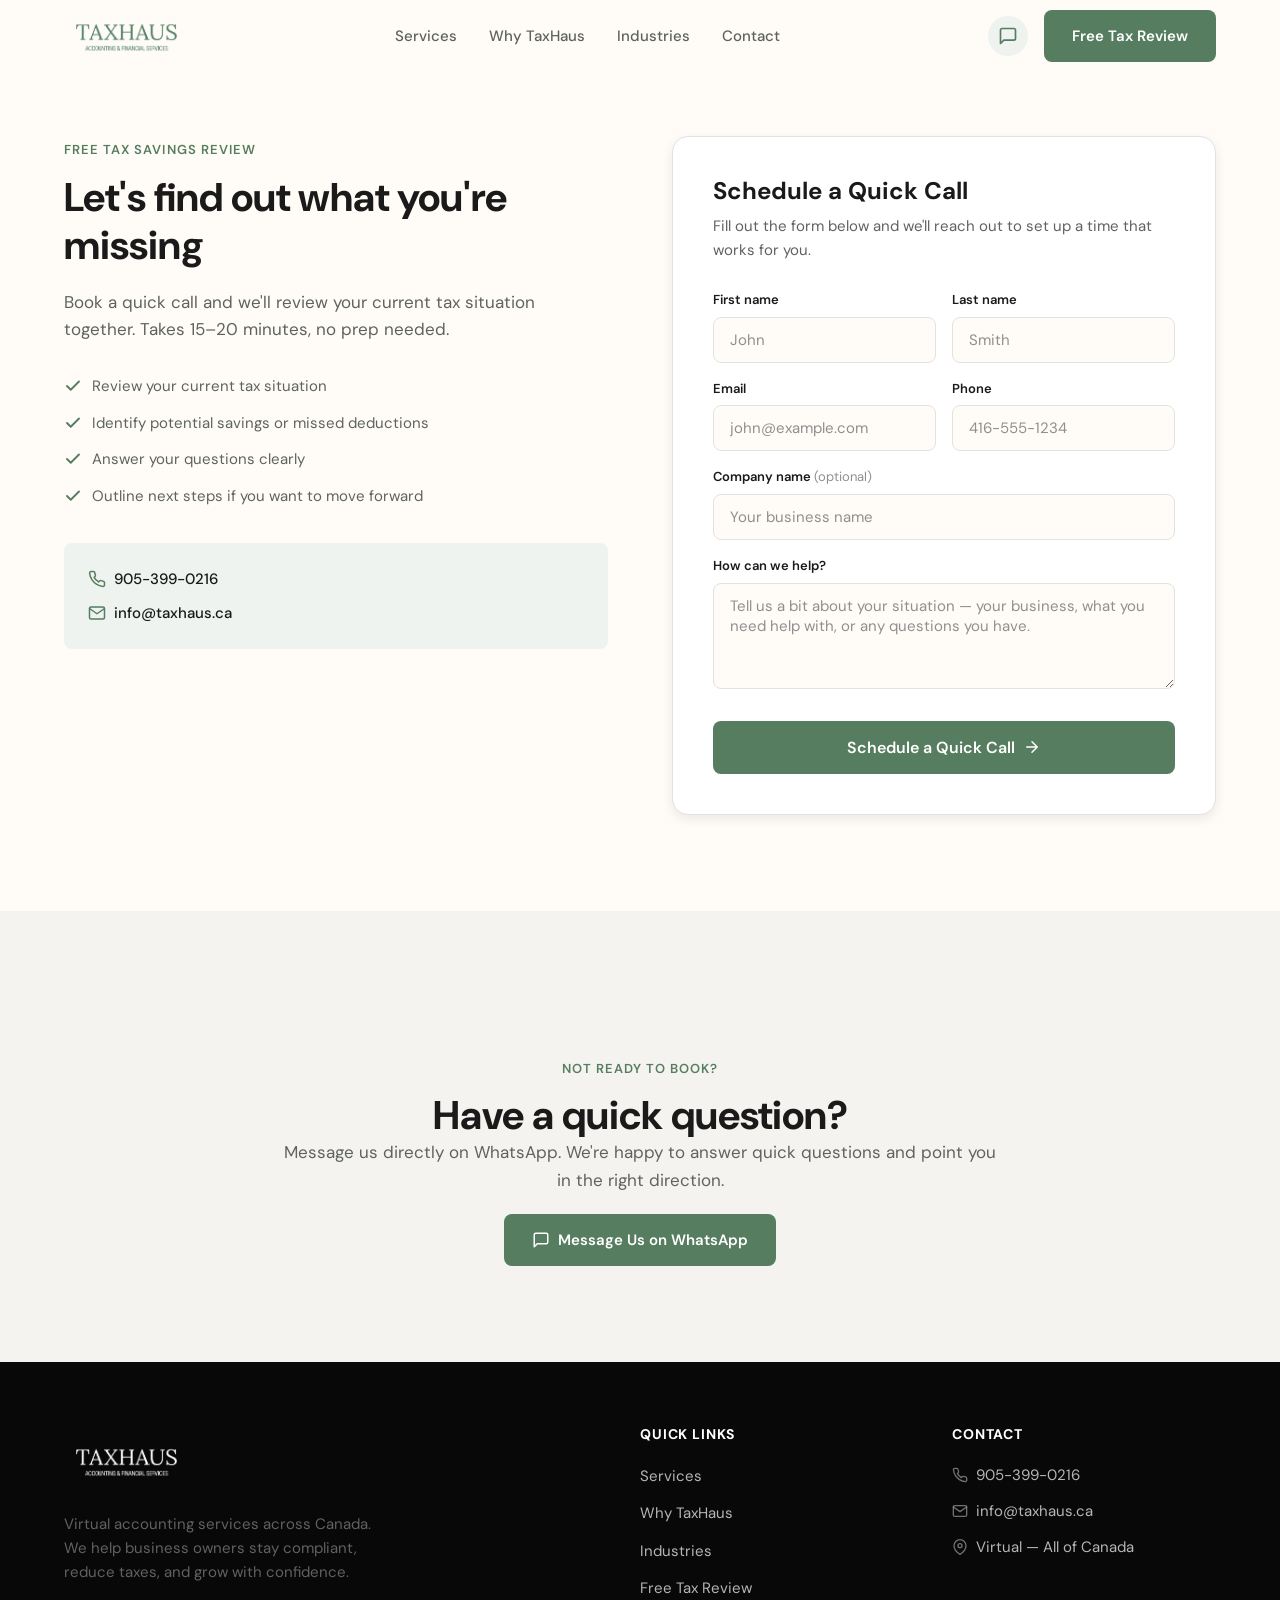
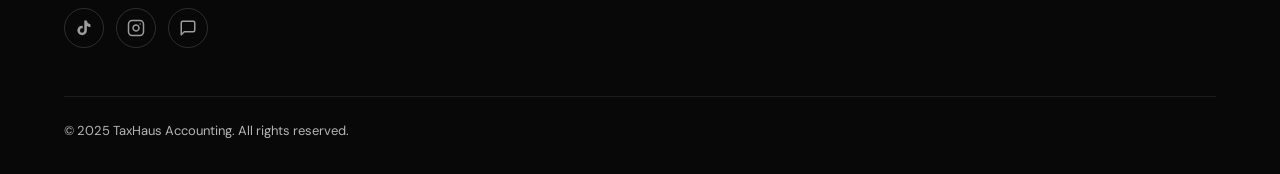
==== commit 30fbf6b9: "update" ====
--- a/contact.html
+++ b/contact.html
@@ -30,8 +30,7 @@
   <nav class="nav" id="nav" role="navigation" aria-label="Main navigation">
     <div class="container nav__inner">
       <a href="/" class="nav__logo" aria-label="TaxHaus home">
-        <img src="assets/logo.png" alt="" width="140" height="40" onerror="this.style.display='none'">
-        <span class="nav__logo-text">TaxHaus</span>
+        <img src="assets/logo.png" alt="TaxHaus" width="120" height="34">
       </a>
 
       <ul class="nav__links" role="list">
@@ -54,20 +53,20 @@
         <span></span>
       </button>
     </div>
-
-    <!-- Mobile Menu -->
-    <div class="nav__menu-mobile" id="mobileMenu" role="menu">
-      <a href="index.html#services" role="menuitem">Services</a>
-      <a href="index.html#why" role="menuitem">Why TaxHaus</a>
-      <a href="index.html#industries" role="menuitem">Industries</a>
-      <a href="contact.html" role="menuitem">Contact</a>
-      <a href="contact.html" class="btn btn-primary" role="menuitem">Free Tax Review</a>
-      <a href="https://wa.me/19053990216" class="btn btn-secondary" target="_blank" rel="noopener noreferrer" role="menuitem">
-        <svg viewBox="0 0 24 24" width="16" height="16" fill="none" stroke="currentColor" stroke-width="2" stroke-linecap="round" stroke-linejoin="round"><path d="M21 15a2 2 0 01-2 2H7l-4 4V5a2 2 0 012-2h14a2 2 0 012 2z"/></svg>
-        Message Us
-      </a>
-    </div>
   </nav>
+
+  <!-- Mobile Menu -->
+  <div class="nav__menu-mobile" id="mobileMenu" role="menu">
+    <a href="index.html#services" role="menuitem">Services</a>
+    <a href="index.html#why" role="menuitem">Why TaxHaus</a>
+    <a href="index.html#industries" role="menuitem">Industries</a>
+    <a href="contact.html" role="menuitem">Contact</a>
+    <a href="contact.html" class="btn btn-primary" role="menuitem">Free Tax Review</a>
+    <a href="https://wa.me/19053990216" class="btn btn-secondary" target="_blank" rel="noopener noreferrer" role="menuitem">
+      <svg viewBox="0 0 24 24" width="16" height="16" fill="none" stroke="currentColor" stroke-width="2" stroke-linecap="round" stroke-linejoin="round"><path d="M21 15a2 2 0 01-2 2H7l-4 4V5a2 2 0 012-2h14a2 2 0 012 2z"/></svg>
+      Message Us
+    </a>
+  </div>
 
   <!-- ========== Contact Hero ========== -->
   <section class="contact-hero section">
@@ -251,6 +250,11 @@
     </div>
   </footer>
 
+  <!-- Floating chat button (mobile) -->
+  <a href="https://wa.me/19053990216" class="fab-chat" target="_blank" rel="noopener noreferrer" aria-label="Message us">
+    <svg viewBox="0 0 24 24" fill="none" stroke="currentColor" stroke-width="2" stroke-linecap="round" stroke-linejoin="round"><path d="M21 15a2 2 0 01-2 2H7l-4 4V5a2 2 0 012-2h14a2 2 0 012 2z"/></svg>
+  </a>
+
   <script src="main.js"></script>
 </body>
 </html>
--- a/styles.css
+++ b/styles.css
@@ -249,8 +249,9 @@
 }
 
 .nav__logo img {
-  height: 36px;
+  height: 70px;
   width: auto;
+  filter: brightness(0) saturate(100%) invert(46%) sepia(11%) saturate(1165%) hue-rotate(88deg) brightness(95%) contrast(87%);
 }
 
 .nav__logo-text {
@@ -271,10 +272,32 @@
   font-weight: 500;
   color: var(--text-secondary);
   transition: color var(--transition);
+  position: relative;
+}
+
+.nav__links a::after {
+  content: '';
+  position: absolute;
+  bottom: -6px;
+  left: 0;
+  right: 0;
+  height: 2px;
+  background: var(--green);
+  border-radius: 1px;
+  transform: scaleX(0);
+  transition: transform 0.3s ease;
 }
 
 .nav__links a:hover {
   color: var(--green);
+}
+
+.nav__links a.active {
+  color: var(--green);
+}
+
+.nav__links a.active::after {
+  transform: scaleX(1);
 }
 
 .nav__actions {
@@ -740,15 +763,29 @@
 /* ============================================
    Testimonials
    ============================================ */
-.testimonial-card {
+.testimonial-carousel {
+  position: relative;
   max-width: 680px;
   margin: 0 auto;
+}
+
+.testimonial-card {
+  display: none;
   background: var(--white-pure);
   border-radius: var(--radius-lg);
   padding: 48px 40px;
   box-shadow: var(--shadow-md);
-  position: relative;
   text-align: center;
+  animation: testimonialFade 0.5s ease;
+}
+
+.testimonial-card.active {
+  display: block;
+}
+
+@keyframes testimonialFade {
+  from { opacity: 0; transform: translateY(10px); }
+  to { opacity: 1; transform: translateY(0); }
 }
 
 .testimonial-card__quote-mark {
@@ -776,6 +813,29 @@
   color: var(--text-secondary);
   font-size: 0.875rem;
   margin-top: 2px;
+}
+
+.testimonial-carousel__dots {
+  display: flex;
+  justify-content: center;
+  gap: 10px;
+  margin-top: 28px;
+}
+
+.testimonial-dot {
+  width: 10px;
+  height: 10px;
+  border-radius: 50%;
+  border: none;
+  background: var(--gray);
+  cursor: pointer;
+  transition: background 0.3s ease, transform 0.3s ease;
+  padding: 0;
+}
+
+.testimonial-dot.active {
+  background: var(--green);
+  transform: scale(1.2);
 }
 
 /* ============================================
@@ -833,8 +893,28 @@
   background: rgba(255,255,255,0.1);
   border: 1px solid rgba(255,255,255,0.15);
   border-radius: var(--radius);
-  padding: 24px;
+  padding: 20px 24px;
   backdrop-filter: blur(8px);
+  display: flex;
+  align-items: center;
+  gap: 16px;
+}
+
+.cta__stat-icon {
+  width: 44px;
+  height: 44px;
+  min-width: 44px;
+  border-radius: 50%;
+  background: rgba(255,255,255,0.15);
+  display: flex;
+  align-items: center;
+  justify-content: center;
+}
+
+.cta__stat-icon svg {
+  width: 22px;
+  height: 22px;
+  color: var(--white-pure);
 }
 
 .cta__stat strong {
@@ -895,7 +975,7 @@
 }
 
 .footer__logo img {
-  height: 32px;
+  height: 70px;
   width: auto;
   filter: brightness(0) invert(1);
 }
@@ -1189,17 +1269,56 @@
 .reveal-delay-4 { transition-delay: 0.4s; }
 
 /* ============================================
+   Floating Chat Button (mobile only)
+   ============================================ */
+.fab-chat {
+  display: none;
+  position: fixed;
+  bottom: 24px;
+  right: 24px;
+  width: 56px;
+  height: 56px;
+  border-radius: 50%;
+  background: var(--green);
+  color: var(--white-pure);
+  align-items: center;
+  justify-content: center;
+  box-shadow: 0 4px 16px rgba(87, 125, 96, 0.4);
+  z-index: 1000;
+  transition: transform 0.2s ease, box-shadow 0.2s ease;
+}
+
+.fab-chat:hover {
+  transform: scale(1.08);
+  box-shadow: 0 6px 24px rgba(87, 125, 96, 0.5);
+}
+
+.fab-chat svg {
+  width: 24px;
+  height: 24px;
+}
+
+/* ============================================
    Responsive
    ============================================ */
 @media (max-width: 1024px) {
   .hero__inner {
+    grid-template-columns: 1fr 0.8fr;
+    gap: 32px;
+  }
+
+  .hero__visual {
+    max-width: 300px;
+    margin: 0 auto;
+  }
+
+  .problem__grid {
     grid-template-columns: 1fr;
-    gap: 48px;
-  }
-
-  .hero__visual {
-    order: -1;
-    max-width: 380px;
+    gap: 24px;
+  }
+
+  .problem__arrow {
+    transform: rotate(90deg);
     margin: 0 auto;
   }
 
@@ -1224,6 +1343,14 @@
   .nav__links,
   .nav__actions .btn {
     display: none;
+  }
+
+  .nav__whatsapp {
+    display: none;
+  }
+
+  .fab-chat {
+    display: flex;
   }
 
   .nav__toggle {
@@ -1237,15 +1364,14 @@
     top: var(--nav-height);
     left: 0;
     right: 0;
-    bottom: 0;
-    background: var(--white);
-    padding: 32px 24px;
-    display: flex;
+    background: #FFFCF7;
+    padding: 24px 24px 32px;
     flex-direction: column;
     gap: 8px;
     transform: translateX(100%);
     transition: transform 0.35s ease;
     z-index: 999;
+    box-shadow: 0 8px 24px rgba(0,0,0,0.1);
   }
 
   .nav__menu-mobile.open {
@@ -1267,29 +1393,85 @@
 
   .hero {
     min-height: auto;
-    padding-top: calc(var(--nav-height) + 48px);
-    padding-bottom: 48px;
+    padding-top: calc(var(--nav-height) + 32px);
+    padding-bottom: 32px;
+  }
+
+  .hero__inner {
+    grid-template-columns: 1.2fr 0.8fr;
+    gap: 12px 16px;
+    align-items: center;
+  }
+
+  .hero__content {
+    display: flex;
+    flex-direction: column;
+    gap: 8px;
+  }
+
+  .hero h1 {
+    margin-bottom: 0;
+    font-size: clamp(1.375rem, 4vw, 2rem);
+  }
+
+  .hero h1 br {
+    display: none;
+  }
+
+  .hero__subtitle {
+    margin-bottom: 0;
+    font-size: 0.875rem;
+    line-height: 1.5;
   }
 
   .hero__visual {
-    max-width: 340px;
-  }
-
-  .hero__report {
-    transform: rotate(0deg);
-  }
-
-  .hero__report-body {
-    padding: 20px;
+    max-width: 100%;
+    align-self: center;
   }
 
   .hero__buttons {
     flex-direction: column;
     align-items: stretch;
+    gap: 8px;
   }
 
   .hero__buttons .btn {
     justify-content: center;
+    font-size: 0.8125rem;
+    padding: 10px 16px;
+  }
+
+  .hero__report {
+    transform: rotate(0deg);
+  }
+
+  .hero__report-header {
+    padding: 10px 16px;
+    font-size: 0.75rem;
+  }
+
+  .hero__report-body {
+    padding: 14px;
+  }
+
+  .hero__report-row {
+    font-size: 0.75rem;
+    padding: 8px 0;
+  }
+
+  .hero__report-check {
+    font-size: 0.6875rem;
+    gap: 6px;
+    padding: 4px 0;
+  }
+
+  .hero__report-check svg {
+    width: 13px;
+    height: 13px;
+  }
+
+  .hero__report-title {
+    font-size: 0.6875rem;
   }
 
   .problem__grid {
@@ -1340,12 +1522,34 @@
     padding: 0 16px;
   }
 
+  .hero__inner {
+    grid-template-columns: 1.3fr 0.7fr;
+    gap: 8px 12px;
+  }
+
   .hero__report-body {
-    padding: 16px;
+    padding: 10px;
+  }
+
+  .hero__report-header {
+    padding: 8px 10px;
+    font-size: 0.6875rem;
   }
 
   .hero__report-row {
-    font-size: 0.8125rem;
+    font-size: 0.6875rem;
+    padding: 4px 0;
+  }
+
+  .hero__report-check {
+    font-size: 0.625rem;
+    gap: 4px;
+    padding: 3px 0;
+  }
+
+  .hero__report-check svg {
+    width: 11px;
+    height: 11px;
   }
 
   .testimonial-card {
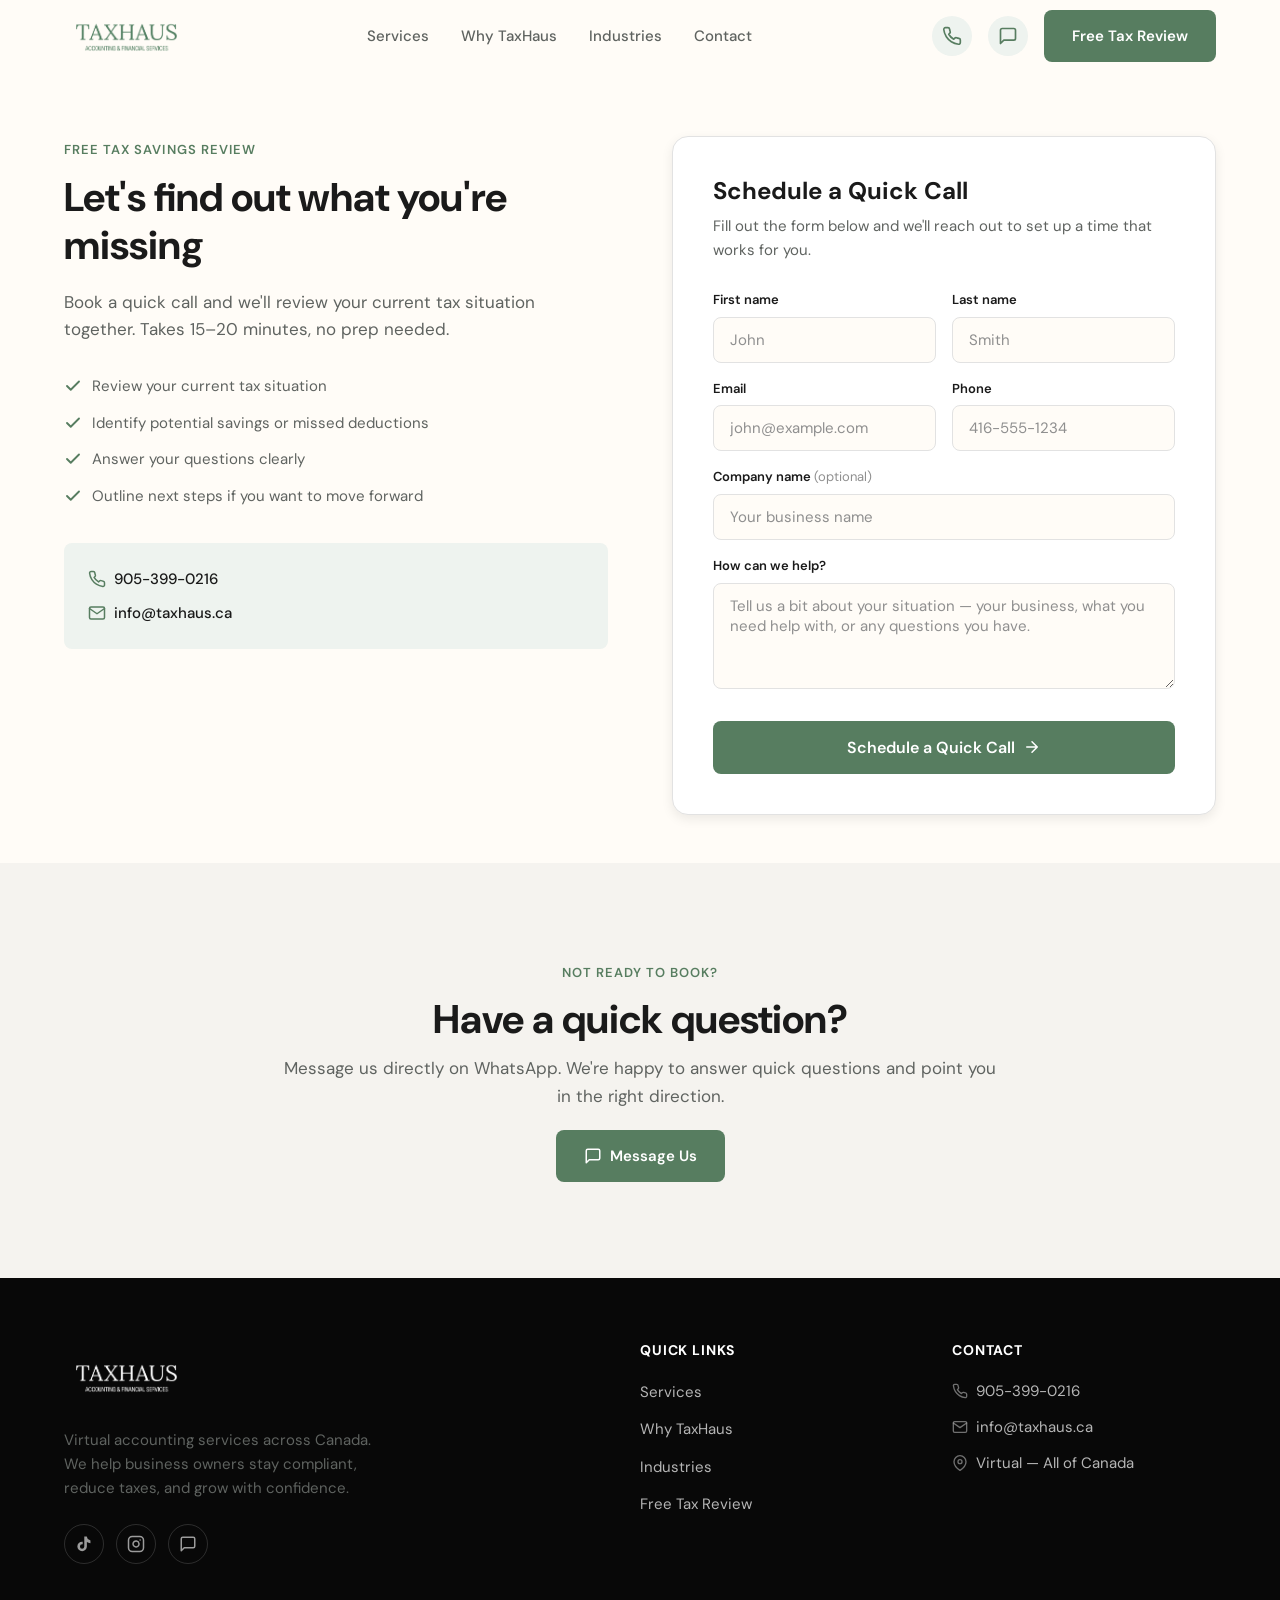
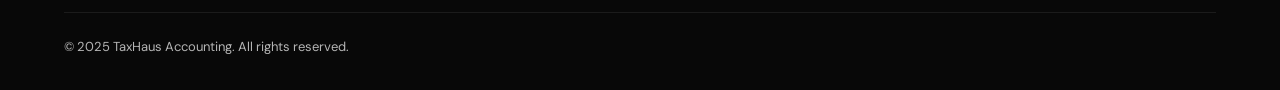
==== commit 787141c7: "update" ====
--- a/contact.html
+++ b/contact.html
@@ -29,7 +29,7 @@
   <!-- ========== Navigation ========== -->
   <nav class="nav" id="nav" role="navigation" aria-label="Main navigation">
     <div class="container nav__inner">
-      <a href="/" class="nav__logo" aria-label="TaxHaus home">
+      <a href="index.html" class="nav__logo" aria-label="TaxHaus home">
         <img src="assets/logo.png" alt="TaxHaus" width="120" height="34">
       </a>
 
@@ -41,6 +41,9 @@
       </ul>
 
       <div class="nav__actions">
+        <a href="tel:9053990216" class="nav__phone" aria-label="Call us: 905-399-0216">
+          <svg viewBox="0 0 24 24" fill="none" stroke="currentColor" stroke-width="2" stroke-linecap="round" stroke-linejoin="round"><path d="M22 16.92v3a2 2 0 01-2.18 2 19.79 19.79 0 01-8.63-3.07 19.5 19.5 0 01-6-6 19.79 19.79 0 01-3.07-8.67A2 2 0 014.11 2h3a2 2 0 012 1.72 12.84 12.84 0 00.7 2.81 2 2 0 01-.45 2.11L8.09 9.91a16 16 0 006 6l1.27-1.27a2 2 0 012.11-.45 12.84 12.84 0 002.81.7A2 2 0 0122 16.92z"/></svg>
+        </a>
         <a href="https://wa.me/19053990216" class="nav__whatsapp" aria-label="Message us" target="_blank" rel="noopener noreferrer">
           <svg viewBox="0 0 24 24" fill="none" stroke="currentColor" stroke-width="2" stroke-linecap="round" stroke-linejoin="round"><path d="M21 15a2 2 0 01-2 2H7l-4 4V5a2 2 0 012-2h14a2 2 0 012 2z"/></svg>
         </a>
@@ -113,7 +116,7 @@
         <!-- Right: Form -->
         <div class="reveal reveal-delay-1">
           <form class="contact-form" id="contactForm" action="https://api.web3forms.com/submit" method="POST">
-            <input type="hidden" name="access_key" value="YOUR_WEB3FORMS_KEY">
+            <input type="hidden" name="access_key" value="098eec2f-dd31-4c2b-b104-7567772a291d">
             <input type="hidden" name="subject" content="New TaxHaus inquiry">
             <input type="hidden" name="from_name" value="TaxHaus Website">
             <!-- Honeypot spam prevention -->
@@ -181,7 +184,7 @@
         <p>Message us directly on WhatsApp. We're happy to answer quick questions and point you in the right direction.</p>
         <a href="https://wa.me/19053990216" class="btn btn-primary" target="_blank" rel="noopener noreferrer">
           <svg viewBox="0 0 24 24" width="18" height="18" fill="none" stroke="currentColor" stroke-width="2" stroke-linecap="round" stroke-linejoin="round"><path d="M21 15a2 2 0 01-2 2H7l-4 4V5a2 2 0 012-2h14a2 2 0 012 2z"/></svg>
-          Message Us on WhatsApp
+          Message Us
         </a>
       </div>
     </div>
@@ -251,6 +254,9 @@
   </footer>
 
   <!-- Floating chat button (mobile) -->
+  <a href="tel:9053990216" class="fab-phone" aria-label="Call us: 905-399-0216">
+    <svg viewBox="0 0 24 24" fill="none" stroke="currentColor" stroke-width="2" stroke-linecap="round" stroke-linejoin="round"><path d="M22 16.92v3a2 2 0 01-2.18 2 19.79 19.79 0 01-8.63-3.07 19.5 19.5 0 01-6-6 19.79 19.79 0 01-3.07-8.67A2 2 0 014.11 2h3a2 2 0 012 1.72 12.84 12.84 0 00.7 2.81 2 2 0 01-.45 2.11L8.09 9.91a16 16 0 006 6l1.27-1.27a2 2 0 012.11-.45 12.84 12.84 0 002.81.7A2 2 0 0122 16.92z"/></svg>
+  </a>
   <a href="https://wa.me/19053990216" class="fab-chat" target="_blank" rel="noopener noreferrer" aria-label="Message us">
     <svg viewBox="0 0 24 24" fill="none" stroke="currentColor" stroke-width="2" stroke-linecap="round" stroke-linejoin="round"><path d="M21 15a2 2 0 01-2 2H7l-4 4V5a2 2 0 012-2h14a2 2 0 012 2z"/></svg>
   </a>
--- a/styles.css
+++ b/styles.css
@@ -306,6 +306,30 @@
   gap: 16px;
 }
 
+.nav__phone {
+  display: flex;
+  align-items: center;
+  justify-content: center;
+  width: 40px;
+  height: 40px;
+  border-radius: 50%;
+  background: var(--green-subtle);
+  color: var(--green);
+  transition: transform var(--transition), box-shadow var(--transition), background var(--transition);
+}
+
+.nav__phone:hover {
+  transform: scale(1.08);
+  background: var(--green);
+  color: var(--white-pure);
+  box-shadow: var(--shadow-md);
+}
+
+.nav__phone svg {
+  width: 20px;
+  height: 20px;
+}
+
 .nav__whatsapp {
   display: flex;
   align-items: center;
@@ -527,54 +551,96 @@
   text-align: center;
 }
 
-.problem__grid {
+.problem__columns {
   display: grid;
-  grid-template-columns: 1fr auto 1fr;
+  grid-template-columns: 1fr 1fr;
   gap: 48px;
-  align-items: center;
   margin-top: 56px;
 }
 
-.problem__card {
-  padding: 40px 32px;
-  border-radius: var(--radius-lg);
-  text-align: left;
-}
-
-.problem__card h3 {
-  margin-bottom: 16px;
-}
-
-.problem__card p {
-  font-size: 1rem;
-  line-height: 1.7;
-}
-
-.problem__card--issue {
+.problem__col {
+  display: flex;
+  flex-direction: column;
+  gap: 16px;
+}
+
+.problem__col-label {
+  font-size: 0.8125rem;
+  font-weight: 600;
+  text-transform: uppercase;
+  letter-spacing: 0.08em;
+  margin-bottom: 8px;
+}
+
+.problem__col-label--bad {
+  color: #8B6914;
+}
+
+.problem__col-label--good {
+  color: var(--green);
+}
+
+/* Pain points — left column */
+.pain {
+  font-size: 1.0625rem;
+  font-weight: 500;
+  color: var(--text-secondary);
+  position: relative;
+  padding: 16px 20px;
+  border-left: 3px solid #D4A574;
   background: #FDF6F0;
-  border: 1px solid #EDDED2;
-}
-
-.problem__card--issue h3 {
-  color: #8B6914;
-}
-
-.problem__card--solution {
+  border-radius: 0 var(--radius) var(--radius) 0;
+  overflow: hidden;
+}
+
+.pain__line {
+  position: absolute;
+  top: 50%;
+  left: 0;
+  width: 0;
+  height: 2px;
+  background: #C4A35A;
+  transition: width 1.6s cubic-bezier(0.22, 1, 0.36, 1);
+  z-index: 1;
+}
+
+.pain.struck .pain__line {
+  width: 100%;
+}
+
+.pain.struck {
+  color: var(--gray-dark);
+  opacity: 0.65;
+  transition: color 0.6s ease 0.8s, opacity 0.6s ease 0.8s;
+}
+
+/* Gain points — right column */
+.gain {
+  display: flex;
+  align-items: center;
+  gap: 14px;
+  font-size: 1.0625rem;
+  font-weight: 500;
+  color: var(--text);
+  padding: 16px 20px;
+  border-left: 3px solid var(--green);
   background: var(--green-subtle);
-  border: 1px solid #C6DCC9;
-}
-
-.problem__card--solution h3 {
-  color: var(--green);
-}
-
-.problem__arrow {
-  color: var(--gray-dark);
-}
-
-.problem__arrow svg {
-  width: 32px;
-  height: 32px;
+  border-radius: 0 var(--radius) var(--radius) 0;
+  opacity: 0;
+  transform: translateX(20px);
+  transition: opacity 0.5s ease, transform 0.5s cubic-bezier(0.22, 1, 0.36, 1);
+}
+
+.gain.visible {
+  opacity: 1;
+  transform: translateX(0);
+}
+
+.gain svg {
+  width: 20px;
+  height: 20px;
+  color: var(--green);
+  flex-shrink: 0;
 }
 
 /* ============================================
@@ -761,6 +827,62 @@
 }
 
 /* ============================================
+   Why TaxHaus — Numbered Reasons
+   ============================================ */
+.reasons {
+  display: grid;
+  grid-template-columns: 1fr 1fr;
+  gap: 0;
+}
+
+.reason {
+  display: flex;
+  gap: 24px;
+  padding: 40px 32px;
+  border-bottom: 1px solid var(--gray);
+  transition: background 0.3s ease;
+}
+
+.reason:nth-child(odd) {
+  border-right: 1px solid var(--gray);
+}
+
+.reason:nth-child(1),
+.reason:nth-child(2) {
+  border-top: 1px solid var(--gray);
+}
+
+.reason:hover {
+  background: var(--green-subtle);
+}
+
+.reason__number {
+  font-size: 2.5rem;
+  font-weight: 700;
+  color: var(--green-light);
+  line-height: 1;
+  flex-shrink: 0;
+  opacity: 0.6;
+  transition: opacity 0.3s ease, color 0.3s ease;
+}
+
+.reason:hover .reason__number {
+  opacity: 1;
+  color: var(--green);
+}
+
+.reason__content h3 {
+  font-size: 1.0625rem;
+  margin-bottom: 8px;
+}
+
+.reason__content p {
+  font-size: 0.9375rem;
+  line-height: 1.7;
+  color: var(--text-secondary);
+}
+
+/* ============================================
    Testimonials
    ============================================ */
 .testimonial-carousel {
@@ -917,16 +1039,22 @@
   color: var(--white-pure);
 }
 
+.cta__stat-text {
+  display: flex;
+  flex-direction: column;
+}
+
 .cta__stat strong {
-  display: block;
-  font-size: 1.75rem;
+  font-size: 1.125rem;
   color: var(--white-pure);
-  margin-bottom: 4px;
+  margin-bottom: 2px;
+  line-height: 1.3;
 }
 
 .cta__stat span {
-  font-size: 0.9375rem;
+  font-size: 0.875rem;
   color: rgba(255,255,255,0.75);
+  line-height: 1.4;
 }
 
 /* ============================================
@@ -1066,7 +1194,7 @@
    ============================================ */
 .contact-hero {
   padding-top: calc(var(--nav-height) + 64px);
-  padding-bottom: 96px;
+  padding-bottom: 48px;
 }
 
 .contact-hero__inner {
@@ -1241,7 +1369,11 @@
 /* WhatsApp alternate CTA */
 .contact-whatsapp {
   text-align: center;
-  padding: 48px 0 0;
+  padding: 0;
+}
+
+.contact-whatsapp h2 {
+  margin-bottom: 12px;
 }
 
 .contact-whatsapp p {
@@ -1269,8 +1401,35 @@
 .reveal-delay-4 { transition-delay: 0.4s; }
 
 /* ============================================
-   Floating Chat Button (mobile only)
+   Floating Action Buttons (mobile only)
    ============================================ */
+.fab-phone {
+  display: none;
+  position: fixed;
+  bottom: 88px;
+  right: 24px;
+  width: 56px;
+  height: 56px;
+  border-radius: 50%;
+  background: var(--green);
+  color: var(--white-pure);
+  align-items: center;
+  justify-content: center;
+  box-shadow: 0 4px 16px rgba(87, 125, 96, 0.4);
+  z-index: 1000;
+  transition: transform 0.2s ease, box-shadow 0.2s ease;
+}
+
+.fab-phone:hover {
+  transform: scale(1.08);
+  box-shadow: 0 6px 24px rgba(87, 125, 96, 0.5);
+}
+
+.fab-phone svg {
+  width: 24px;
+  height: 24px;
+}
+
 .fab-chat {
   display: none;
   position: fixed;
@@ -1312,14 +1471,20 @@
     margin: 0 auto;
   }
 
-  .problem__grid {
+  .problem__columns {
     grid-template-columns: 1fr;
-    gap: 24px;
-  }
-
-  .problem__arrow {
-    transform: rotate(90deg);
-    margin: 0 auto;
+    gap: 32px;
+  }
+
+  .pain {
+    font-size: 0.9375rem;
+    padding: 12px 16px;
+  }
+
+  .gain {
+    font-size: 0.9375rem;
+    padding: 12px 16px;
+    gap: 10px;
   }
 
   .cta__inner {
@@ -1349,7 +1514,15 @@
     display: none;
   }
 
+  .nav__phone {
+    display: none;
+  }
+
   .fab-chat {
+    display: flex;
+  }
+
+  .fab-phone {
     display: flex;
   }
 
@@ -1398,7 +1571,7 @@
   }
 
   .hero__inner {
-    grid-template-columns: 1.2fr 0.8fr;
+    grid-template-columns: 1fr 1fr;
     gap: 12px 16px;
     align-items: center;
   }
@@ -1459,6 +1632,13 @@
     padding: 8px 0;
   }
 
+  .hero__report-row strong {
+    text-align: right;
+    margin-left: auto;
+    flex-shrink: 0;
+    white-space: nowrap;
+  }
+
   .hero__report-check {
     font-size: 0.6875rem;
     gap: 6px;
@@ -1474,22 +1654,82 @@
     font-size: 0.6875rem;
   }
 
-  .problem__grid {
-    grid-template-columns: 1fr;
-    gap: 24px;
-  }
-
-  .problem__arrow {
-    transform: rotate(90deg);
+  .pain {
+    font-size: 0.875rem;
+    padding: 10px 14px;
+  }
+
+  .gain {
+    font-size: 0.875rem;
+    padding: 10px 14px;
+    gap: 8px;
+  }
+
+  .gain svg {
+    width: 16px;
+    height: 16px;
+  }
+
+  .industries__grid {
+    grid-template-columns: repeat(2, 1fr);
+    gap: 10px;
+  }
+
+  .industry-card {
+    padding: 16px;
+    text-align: center;
+  }
+
+  .industry-card__header {
+    justify-content: center;
+  }
+
+  .industry-card__toggle {
+    display: none;
+  }
+
+  .industry-card__icon {
+    width: 40px;
+    height: 40px;
     margin: 0 auto;
   }
 
-  .industries__grid {
-    grid-template-columns: 1fr;
+  .industry-card__icon svg {
+    width: 20px;
+    height: 20px;
+  }
+
+  .industry-card__title {
+    font-size: 0.8125rem;
+    margin-top: 10px;
+  }
+
+  .industry-card__subtitle {
+    display: none;
+  }
+
+  .industry-card__body {
+    display: none;
   }
 
   .why__grid {
     grid-template-columns: 1fr;
+  }
+
+  .reasons {
+    grid-template-columns: 1fr;
+  }
+
+  .reason {
+    padding: 28px 24px;
+  }
+
+  .reason:nth-child(odd) {
+    border-right: none;
+  }
+
+  .reason:nth-child(2) {
+    border-top: none;
   }
 
   .contact-hero__inner {
@@ -1523,7 +1763,7 @@
   }
 
   .hero__inner {
-    grid-template-columns: 1.3fr 0.7fr;
+    grid-template-columns: 1.1fr 0.9fr;
     gap: 8px 12px;
   }
 
@@ -1539,6 +1779,13 @@
   .hero__report-row {
     font-size: 0.6875rem;
     padding: 4px 0;
+  }
+
+  .hero__report-row strong {
+    text-align: right;
+    margin-left: auto;
+    flex-shrink: 0;
+    white-space: nowrap;
   }
 
   .hero__report-check {
@@ -1555,4 +1802,28 @@
   .testimonial-card {
     padding: 32px 24px;
   }
-}
+
+  .industries__grid {
+    grid-template-columns: repeat(4, 1fr);
+    gap: 8px;
+  }
+
+  .industry-card {
+    padding: 12px 8px;
+  }
+
+  .industry-card__icon {
+    width: 32px;
+    height: 32px;
+  }
+
+  .industry-card__icon svg {
+    width: 16px;
+    height: 16px;
+  }
+
+  .industry-card__title {
+    font-size: 0.6875rem;
+    margin-top: 8px;
+  }
+}
